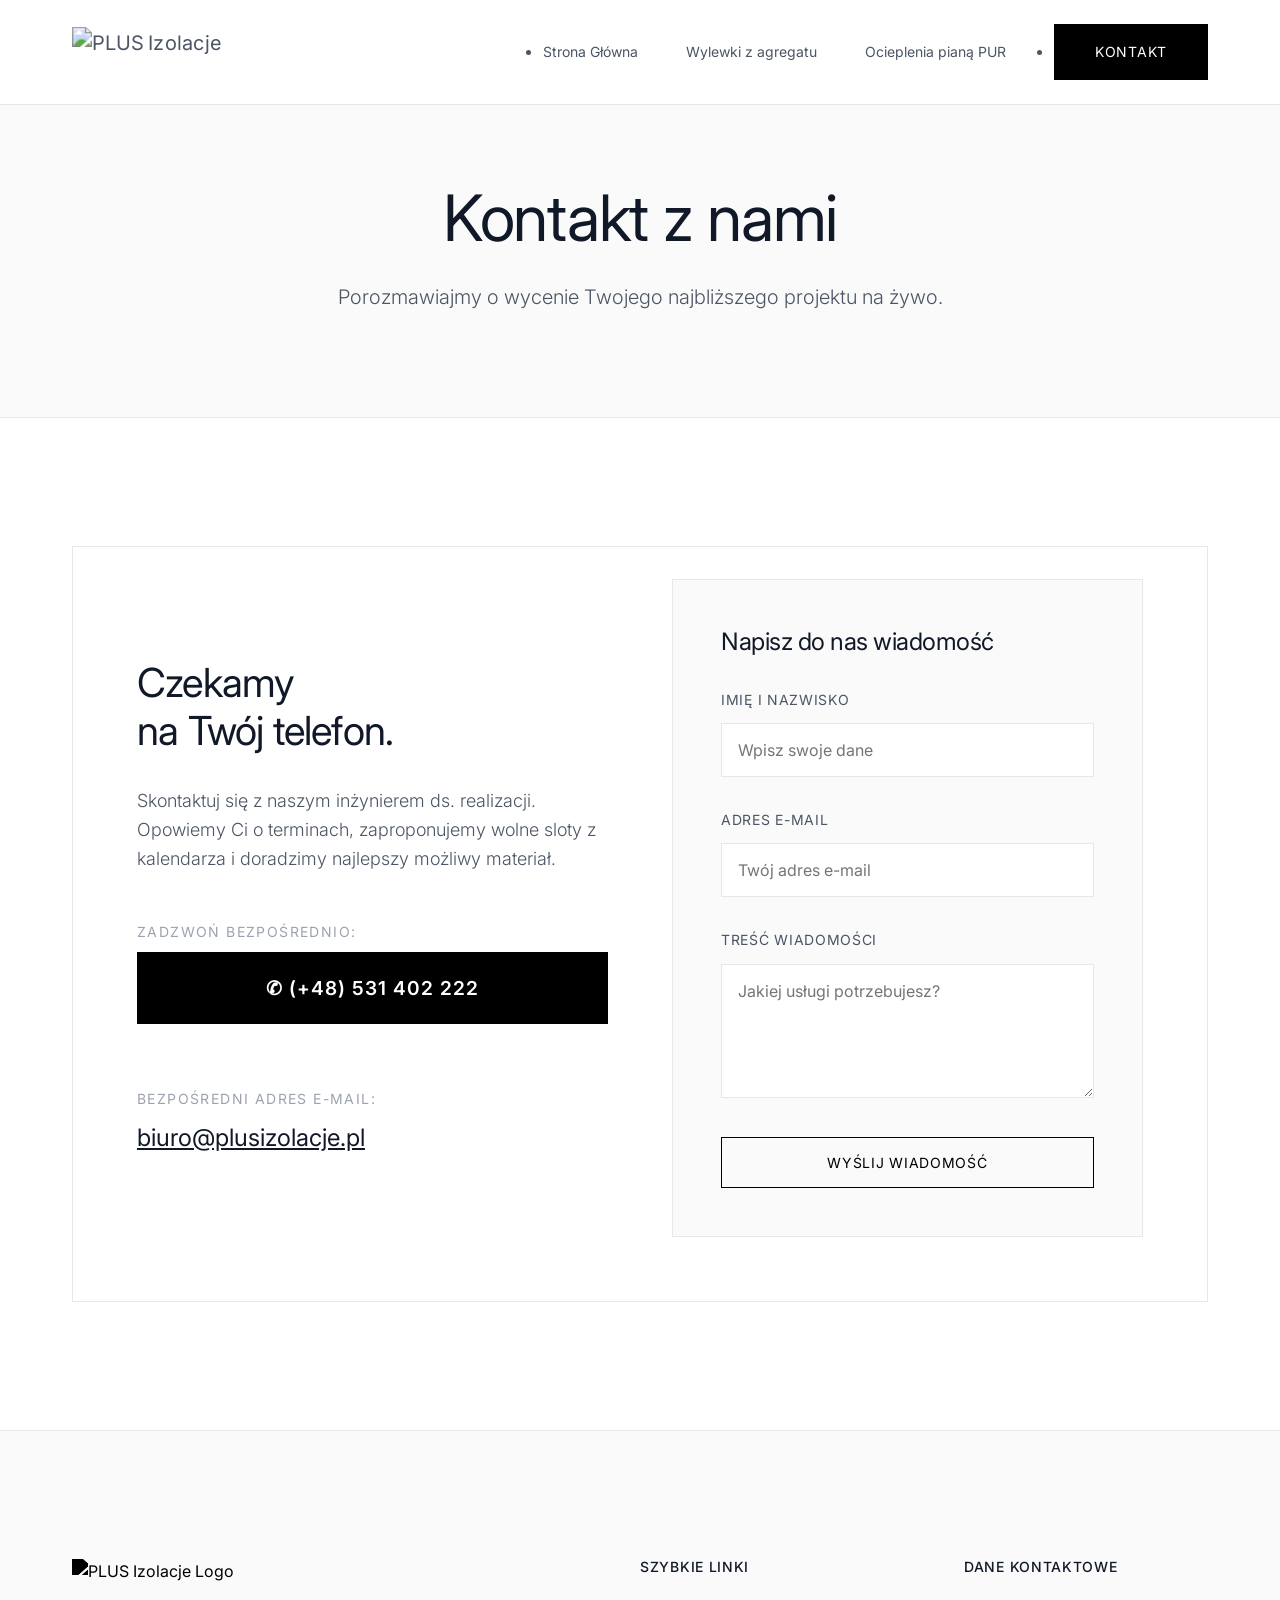
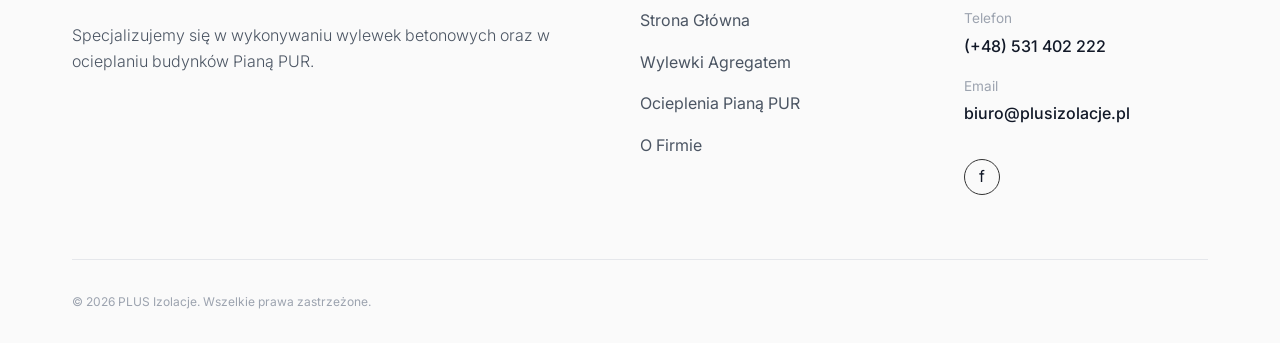
==== kontakt.html @ d9ffcdbe "Add files via upload" ====
<!DOCTYPE html>
<html lang="pl-PL" >
<head>
<meta charset="UTF-8">
<meta name="viewport" content="width=device-width, initial-scale=1.0">
<title>Kontakt - PLUS Izolacje</title>
<link rel="preload" as="style" href="https://fonts.googleapis.com/css?family=Open+Sans:100,200,300,400,500,600,700,800,900|Source+Sans+Pro:100,200,300,400,500,600,700,800,900|Poppins:100,200,300,400,500,600,700,800,900|Inter:100,200,300,400,500,600,700,800,900" >
<link rel="stylesheet" href="https://fonts.googleapis.com/css?family=Open+Sans:100,200,300,400,500,600,700,800,900|Source+Sans+Pro:100,200,300,400,500,600,700,800,900|Poppins:100,200,300,400,500,600,700,800,900|Inter:100,200,300,400,500,600,700,800,900">
<link rel="stylesheet" href="style.css">
</head>
<body>

    <!-- Lightbox Modal -->
    <div id="lightbox-modal" class="modal">
        <span class="close-modal">&times;</span>
        <a class="modal-nav modal-prev">&#10094;</a>
        <img class="modal-content" id="lightbox-img">
        <a class="modal-nav modal-next">&#10095;</a>
    </div>

    <!-- Nawigacja -->
    <nav class="navbar" id="navbar">
        <div class="container nav-container">
            <a href="./index.html" class="logo">
                <img src="https://plusizolacje.pl/wp-content/uploads/2024/05/logo3.png" alt="PLUS Izolacje">
            </a>
            
            <button class="mobile-menu-btn" id="mobile-menu-btn" aria-label="Menu">
                <span class="bar"></span>
                <span class="bar"></span>
                <span class="bar"></span>
            </button>

            <ul class="nav-links" id="nav-links">
                <li><a href="./index.html">Strona Główna</a></li>
                <li class="dropdown">
                    <a href="./wylewki.html">Wylewki z agregatu</a>
                    <div class="dropdown-menu">
                        <a href="./wylewki.html#betonowe">Wylewki maszynowe (betonowe)</a>
                        <a href="./wylewki.html#styrobeton">Wylewki styrobetonowe</a>
                        <a href="./wylewki.html#realizacje">Nasze realizacje - Wylewki</a>
                    </div>
                </li>
                <li class="dropdown">
                    <a href="./piana-pur.html">Ocieplenia pianą PUR</a>
                    <div class="dropdown-menu">
                        <a href="./piana-pur.html#otwartokomorkowa">Pianka otwartokomórkowa</a>
                        <a href="./piana-pur.html#zamknietokomorkowa">Pianka zamkniętokomórkowa</a>
                        <a href="./piana-pur.html#realizacje">Nasze realizacje - Ocieplenia</a>
                    </div>
                </li>
                <li><a href="./kontakt.html" class="btn btn-primary" style="color: white !important;">Kontakt</a></li>
            </ul>
        </div>
    </nav>

    <!-- Header -->
    <header class="page-header">
        <div class="container animate-on-scroll">
            <h1>Kontakt z nami</h1>
            <p style="font-size: 1.25rem; color: var(--color-text-main); font-weight: 300;">Porozmawiajmy o wycenie Twojego najbliższego projektu na żywo.</p>
        </div>
    </header>

    <section class="section-padding">
        <div class="container animate-on-scroll">
            
            <div class="calculator-wrapper" style="margin-top: 0; padding-top: 2rem;">
                
                <!-- Dane kontaktowe -->
                <div class="calculator-text">
                    <h2 class="section-title" style="font-size: 2.5rem; margin-bottom: 2rem;">Czekamy<br>na Twój <span>telefon</span>.</h2>
                    <p>Skontaktuj się z naszym inżynierem ds. realizacji. Opowiemy Ci o terminach, zaproponujemy wolne sloty z kalendarza i doradzimy najlepszy możliwy materiał.</p>
                    
                    <div style="margin-top: 3rem;">
                        <span style="display: block; font-size: 0.875rem; color: var(--color-text-light); text-transform: uppercase; letter-spacing: 0.1em; margin-bottom: 0.5rem;">Zadzwoń bezpośrednio:</span>
                        <!-- PRZYCISK TELEFONU Z HREF TEL -->
                        <a href="tel:+48531402222" class="btn btn-primary" style="font-size: 1.2rem; font-weight: 600; padding: 1.25rem 3rem; margin-bottom: 2rem; width: 100%; text-align: center;">&#9990; (+48) 531 402 222</a>
                    </div>

                    <div style="margin-top: 2rem;">
                        <span style="display: block; font-size: 0.875rem; color: var(--color-text-light); text-transform: uppercase; letter-spacing: 0.1em; margin-bottom: 0.5rem;">Bezpośredni Adres E-mail:</span>
                        <a href="mailto:biuro@plusizolacje.pl" style="font-size: 1.5rem; font-weight: 400; color: var(--color-heading); font-family: var(--font-heading); text-decoration: underline;">biuro@plusizolacje.pl</a>
                    </div>
                </div>
                
                <!-- Formularz Mailowy -->
                <div class="calculator-form">
                    <h3 style="font-size: 1.5rem; margin-bottom: 2rem; font-weight: 400;">Napisz do nas wiadomość</h3>
                    <form action="#" method="POST" onsubmit="event.preventDefault(); alert('Wiadomość z formularza testowego wysłana (to tylko makieta wizualna formy).');">
                        <div class="form-group">
                            <label for="name">Imię i Nazwisko</label>
                            <input type="text" id="name" class="form-control" placeholder="Wpisz swoje dane" required>
                        </div>
                        <div class="form-group">
                            <label for="email">Adres E-mail</label>
                            <input type="email" id="email" class="form-control" placeholder="Twój adres e-mail" required>
                        </div>
                        <div class="form-group">
                            <label for="message">Treść Wiadomości</label>
                            <textarea id="message" class="form-control" rows="5" placeholder="Jakiej usługi potrzebujesz?" style="resize: vertical; font-family: var(--font-body); padding: 1rem;" required></textarea>
                        </div>
                        <button type="submit" class="btn btn-outline" style="width: 100%; padding: 1rem;">Wyślij wiadomość</button>
                    </form>
                </div>

             </div>

        </div>
    </section>

    <!-- Footer -->
    <footer id="kontakt-footer" class="footer">
        <div class="container footer-grid animate-on-scroll">
            <div class="footer-brand">
                <img src="https://plusizolacje.pl/wp-content/uploads/2024/05/logo3.png" alt="PLUS Izolacje Logo" class="footer-logo">
                <p>Specjalizujemy się w wykonywaniu wylewek betonowych oraz w ocieplaniu budynków Pianą PUR.</p>
            </div>
            
            <div class="footer-links">
                <h4>Szybkie Linki</h4>
                <ul>
                    <li><a href="./index.html">Strona Główna</a></li>
                    <li><a href="./wylewki.html">Wylewki Agregatem</a></li>
                    <li><a href="./piana-pur.html">Ocieplenia Pianą PUR</a></li>
                    <li><a href="./o-nas.html">O Firmie</a></li>
                </ul>
            </div>
            
            <div class="footer-contact">
                <h4>Dane Kontaktowe</h4>
                <ul>
                    <li>
                        <span style="font-size: 0.85rem; color: #9CA3AF;">Telefon</span>
                        <a href="tel:+48531402222" style="font-weight: 500; color: #111827;">(+48) 531 402 222</a>
                    </li>
                    <li style="margin-top: 1rem;">
                        <span style="font-size: 0.85rem; color: #9CA3AF;">Email</span>
                        <a href="mailto:biuro@plusizolacje.pl" style="font-weight: 500; color: #111827;">biuro@plusizolacje.pl</a>
                    </li>
                </ul>
                <a href="https://www.facebook.com" target="_blank" class="footer-social-fb" aria-label="Facebook">
                    f
                </a>
            </div>
        </div>
        
        <div class="container">
            <div class="footer-bottom">
                &copy; 2026 PLUS Izolacje. Wszelkie prawa zastrzeżone.
            </div>
        </div>
    </footer>

    <script src="script.js"></script>
</body>
</html>
---- style.css ----
/* =========================================
   Design System - Minimalist & Light
   ========================================= */
@import url('https://fonts.googleapis.com/css2?family=Inter:wght@300;400;500;600&display=swap');

:root {
    /* Pure Minimalist Colors */
    --color-bg: #FFFFFF;
    --color-bg-light: #FAFAFA;
    --color-bg-soft: #F3F4F6;
    
    /* Accents */
    --color-primary: #000000; /* Pure black */
    --color-primary-hover: #333333;
    
    /* Text Colors */
    --color-text-main: #4B5563; /* Soft dark gray for readability */
    --color-text-light: #9CA3AF;
    --color-heading: #111827; /* Near black for headings */
    
    /* Typography */
    --font-heading: 'Inter', sans-serif;
    --font-body: 'Inter', sans-serif;

    /* Spacing & Layout */
    --container-width: 1200px;
    --spacing-sm: 1rem;
    --spacing-md: 2rem;
    --spacing-lg: 4rem;
    --spacing-xl: 8rem;

    /* Effects (Minimal, Sharp) */
    --shadow-sm: none; 
    --shadow-md: 0 4px 20px rgba(0, 0, 0, 0.03); 
    --shadow-lg: 0 10px 40px rgba(0, 0, 0, 0.05);
    
    /* Borders */
    --radius-sm: 0px; /* Sharp edges */
    --radius-md: 0px;
    --radius-lg: 0px;
    --border-subtle: 1px solid #E5E7EB;
    
    --transition: all 0.3s ease-in-out;
}

/* =========================================
   Reset & Base Styles
   ========================================= */
* {
    margin: 0;
    padding: 0;
    box-sizing: border-box;
}

html {
    scroll-behavior: smooth;
    background-color: var(--color-bg);
}

body {
    font-family: var(--font-body);
    background-color: var(--color-bg);
    color: var(--color-text-main);
    line-height: 1.6;
    overflow-x: hidden;
    -webkit-font-smoothing: antialiased;
}

h1, h2, h3, h4, h5, h6 {
    font-family: var(--font-heading);
    color: var(--color-heading);
    font-weight: 400;
    line-height: 1.2;
    letter-spacing: -0.02em;
}

p {
    margin-bottom: 1.5rem;
    font-weight: 300;
}

a {
    text-decoration: none;
    color: inherit;
    transition: var(--transition);
}

img {
    max-width: 100%;
    height: auto;
    display: block;
}

.container {
    max-width: var(--container-width);
    margin: 0 auto;
    padding: 0 var(--spacing-md);
}

.section-padding {
    padding: var(--spacing-xl) 0;
}

.bg-light {
    background-color: var(--color-bg-light);
}

.text-center {
    text-align: center;
}

/* Typography Classes */
.section-title {
    font-size: clamp(2rem, 5vw, 3rem);
    margin-bottom: var(--spacing-sm);
    color: var(--color-heading);
}

.section-subtitle {
    font-size: 0.875rem;
    color: var(--color-text-main);
    text-transform: uppercase;
    letter-spacing: 0.1em;
    margin-bottom: var(--spacing-md);
    font-weight: 500;
}

/* Buttons */
.btn {
    display: inline-flex;
    align-items: center;
    justify-content: center;
    padding: 1rem 2.5rem;
    font-family: var(--font-body);
    font-weight: 400;
    font-size: 0.875rem;
    text-transform: uppercase;
    letter-spacing: 0.05em;
    cursor: pointer;
    transition: var(--transition);
    border: 1px solid transparent;
}

.btn-primary {
    background-color: var(--color-primary);
    color: #FFFFFF;
}

.btn-primary:hover {
    background-color: #FFFFFF;
    color: var(--color-primary);
    border-color: var(--color-primary);
}

.btn-outline {
    background-color: transparent;
    border-color: var(--color-primary);
    color: var(--color-primary);
}

.btn-outline:hover {
    background-color: var(--color-bg-soft);
}

/* =========================================
   Navbar 
   ========================================= */
.navbar {
    position: fixed;
    top: 0;
    left: 0;
    width: 100%;
    z-index: 1000;
    background: rgba(255, 255, 255, 0.9);
    backdrop-filter: blur(10px);
    -webkit-backdrop-filter: blur(10px);
    border-bottom: var(--border-subtle);
    transition: var(--transition);
    padding: 1.5rem 0;
}

.navbar.scrolled {
    padding: 1rem 0;
    background: rgba(255, 255, 255, 0.98);
}

.nav-container {
    display: flex;
    justify-content: space-between;
    align-items: center;
}

.logo img {
    height: 40px;
    filter: none;
    transform: scale(1.25);
    transform-origin: left center;
    transition: var(--transition);
}

.nav-links {
    display: flex;
    align-items: center;
    gap: 3rem;
}

.nav-links a:not(.btn) {
    font-weight: 400;
    font-size: 0.875rem;
    color: var(--color-text-main);
}

.nav-links a:not(.btn):hover, .nav-links a[style*="color: var(--color-primary)"] {
    color: var(--color-heading) !important;
}

/* === DROPDOWN MENU === */
.dropdown {
    position: relative;
    display: inline-block;
}

.dropdown-menu {
    display: block;
    position: absolute;
    top: 100%;
    left: 0;
    min-width: 280px;
    background-color: var(--color-white);
    border: 1px solid #eaeaea;
    box-shadow: 0 10px 30px rgba(0,0,0,0.05);
    opacity: 0;
    visibility: hidden;
    transform: translateY(10px);
    transition: all 0.3s ease;
    z-index: 100;
    border-radius: 4px;
    padding: 0.5rem 0;
}

.dropdown:hover .dropdown-menu {
    opacity: 1;
    visibility: visible;
    transform: translateY(0);
}

.dropdown-menu a {
    display: block !important;
    padding: 0.8rem 1.5rem !important;
    color: var(--color-black) !important;
    font-size: 0.95rem !important;
    border-bottom: 1px solid #f5f5f5;
    transition: var(--transition);
}

.dropdown-menu a:last-child {
    border-bottom: none;
}

.dropdown-menu a:hover {
    background-color: #f9f9f9;
    padding-left: 2rem !important;
    color: #333 !important;
}

.mobile-menu-btn {
    display: none;
    background: none;
    border: none;
    cursor: pointer;
    flex-direction: column;
    gap: 6px;
}

.mobile-menu-btn .bar {
    width: 30px;
    height: 1px;
    background-color: var(--color-heading);
    transition: var(--transition);
}

/* =========================================
   Hero Section 
   ========================================= */
.hero {
    position: relative;
    padding-top: 180px;
    padding-bottom: 120px;
    min-height: 90vh;
    display: flex;
    align-items: center;
}

.hero-bg {
    display: none; /* Removed gradients for clean white bg */
}

.hero-content {
    display: grid;
    grid-template-columns: 1fr;
    gap: 4rem;
    text-align: center;
}

.badge {
    display: flex;
    align-items: center;
    justify-content: center;
    margin: 0 auto 2rem;
    padding: 0.5rem 1.5rem;
    background-color: transparent;
    border: 1px solid var(--border-subtle);
    color: var(--color-text-main);
    font-size: 0.75rem;
    text-transform: uppercase;
    letter-spacing: 0.1em;
    width: fit-content;
}

.hero-text h1 {
    font-size: clamp(3rem, 8vw, 5rem);
    margin-bottom: 2rem;
    max-width: 900px;
    margin-left: auto;
    margin-right: auto;
    font-weight: 400;
    text-shadow: none;
}

.hero-text h1 span {
    color: var(--color-text-light);
    font-style: normal;
}

.hero-text p {
    font-size: 1.25rem;
    color: var(--color-text-main);
    margin-bottom: 3rem;
    max-width: 600px;
    margin-left: auto;
    margin-right: auto;
    font-weight: 300;
}

.hero-buttons {
    display: flex;
    gap: 1rem;
    justify-content: center;
    flex-wrap: wrap;
}

.hero-stats {
    display: flex;
    gap: 4rem;
    justify-content: center;
    margin-top: 2rem;
}

.stat-box {
    text-align: center;
    background: none;
    box-shadow: none;
    border: none;
    padding: 0;
}

.stat-box::before {
    display: none;
}

.stat-box h3 {
    font-size: 3.5rem;
    font-weight: 300;
    color: var(--color-heading);
    margin-bottom: 0.25rem;
}

.stat-box h3 span {
    color: var(--color-text-main);
}

.stat-box p {
    font-size: 0.75rem;
    text-transform: uppercase;
    letter-spacing: 0.1em;
    color: var(--color-text-light);
    margin-bottom: 0;
}

/* =========================================
   About Section
   ========================================= */
.about-container {
    display: grid;
    grid-template-columns: 1fr 1fr;
    gap: 5rem;
    align-items: center;
}

.about-image {
    padding: 0;
}

.about-image::before {
    display: none;
}

.about-image img {
    filter: grayscale(100%);
    opacity: 0.9;
    transition: var(--transition);
    box-shadow: none;
}

.about-image:hover img {
    opacity: 1;
}

.about-text .highlight-quote {
    font-family: var(--font-body);
    font-size: 1.25rem;
    color: var(--color-heading);
    padding-left: 1.5rem;
    border-left: 1px solid var(--color-heading);
    margin-top: 2rem;
    line-height: 1.6;
    font-weight: 400;
    font-style: normal;
}

/* =========================================
   Services Section 
   ========================================= */
.services-grid {
    display: grid;
    grid-template-columns: repeat(auto-fit, minmax(320px, 1fr));
    gap: 2rem;
    margin-top: 4rem;
}

.service-card {
    background: var(--color-bg);
    border: var(--border-subtle);
    overflow: hidden;
    transition: var(--transition);
    display: flex;
    flex-direction: column;
}

.service-card:hover {
    border-color: var(--color-primary);
    transform: translateY(-5px);
    box-shadow: var(--shadow-lg);
}

.service-img {
    height: 240px;
    width: 100%;
    object-fit: cover;
    transition: var(--transition);
}

.service-card:hover .service-img {
    filter: grayscale(0%) opacity(1);
}

.service-content {
    padding: 2.5rem;
    flex-grow: 1;
    display: flex;
    flex-direction: column;
}

.service-card h3 {
    font-size: 1.5rem;
    margin-bottom: 1rem;
    font-weight: 400;
}

.service-link {
    display: inline-flex;
    align-items: center;
    margin-top: auto;
    padding-top: 2rem;
    font-size: 0.875rem;
    text-transform: uppercase;
    letter-spacing: 0.05em;
    color: var(--color-text-main);
    font-weight: 400;
}

.service-link::after {
    content: '→';
    margin-left: 0.5rem;
    transition: var(--transition);
}

.service-link:hover {
    color: var(--color-heading);
}

.service-link:hover::after {
    transform: translateX(5px);
}

/* =========================================
   Calculator Section
   ========================================= */
.calculator-wrapper {
    background: var(--color-bg);
    border: var(--border-subtle);
    padding: 4rem;
    display: grid;
    grid-template-columns: 1fr 1fr;
    gap: 4rem;
    align-items: center;
    box-shadow: none;
}

.calculator-text {
    padding-right: 0;
}

.calculator-text p {
    font-size: 1.125rem;
    color: var(--color-text-main);
}

.calculator-form {
    background: var(--color-bg-light);
    padding: 3rem;
    border: var(--border-subtle);
}

.form-group {
    margin-bottom: 2rem;
}

.form-group label {
    display: flex;
    justify-content: space-between;
    margin-bottom: 0.75rem;
    font-size: 0.875rem;
    color: var(--color-text-main);
    text-transform: uppercase;
    letter-spacing: 0.05em;
}

.form-control {
    width: 100%;
    padding: 1rem;
    background: var(--color-bg);
    border: var(--border-subtle);
    color: var(--color-heading);
    font-family: var(--font-body);
    font-size: 1rem;
    outline: none;
    transition: var(--transition);
}

.form-control:focus {
    border-color: var(--color-primary);
}

.form-control option {
    background: var(--color-bg);
}

.range-slider {
    width: 100%;
    accent-color: var(--color-primary);
    margin-top: 0.5rem;
    height: 1px;
}

.calculator-result {
    margin-top: 3rem;
    padding-top: 2rem;
    border-top: var(--border-subtle);
}

.result-label {
    display: block;
    font-size: 0.875rem;
    color: var(--color-text-main);
    margin-bottom: 0.5rem;
    text-transform: none;
    letter-spacing: normal;
}

.result-value {
    font-size: 2.5rem;
    color: var(--color-heading);
    font-weight: 300;
    font-family: var(--font-heading);
}

.calc-note {
    font-size: 0.75rem !important;
    margin-top: 1rem;
    color: var(--color-text-light) !important;
}

/* =========================================
   Rich Content Pages
   ========================================= */
.page-header {
    padding: 180px 0 80px;
    background: var(--color-bg-light);
    border-bottom: var(--border-subtle);
    text-align: center;
}

.page-header::before {
    display: none;
}

.page-header h1 {
    font-size: clamp(2.5rem, 5vw, 4rem);
    margin-bottom: 1.5rem;
    font-weight: 400;
}

.rich-content {
    max-width: 700px;
    margin: 0 auto;
    font-size: 1.125rem;
    color: var(--color-text-main);
}

.rich-content h2 {
    font-size: 2rem;
    margin: 4rem 0 1.5rem;
    color: var(--color-heading);
    font-weight: 400;
}

.rich-content h3 {
    font-size: 1.5rem;
    margin: 3rem 0 1rem;
    color: var(--color-heading);
    font-weight: 400;
}

.rich-content ul {
    list-style: none;
    margin: 2rem 0;
}

.rich-content ul li {
    position: relative;
    padding-left: 1.5rem;
    margin-bottom: 1rem;
}

.rich-content ul li::before {
    content: '';
    position: absolute;
    left: 0;
    top: 0.6rem;
    width: 8px;
    height: 1px;
    background-color: var(--color-text-light);
}

.feature-grid {
    display: grid;
    grid-template-columns: 1fr 1fr;
    gap: 2rem;
    margin: 3rem 0;
}

.feature-box {
    background: none;
    padding: 2.5rem;
    border: var(--border-subtle);
    text-align: center;
}

.feature-box h4 {
    font-size: 0.75rem;
    text-transform: uppercase;
    letter-spacing: 0.1em;
    margin-bottom: 1rem;
    color: var(--color-text-main);
    font-family: var(--font-body);
}

.feature-box p {
    font-size: 2.5rem;
    font-weight: 300;
    color: var(--color-heading);
    margin-bottom: 0;
    font-family: var(--font-heading);
}

/* =========================================
   Footer
   ========================================= */
.footer {
    background-color: var(--color-bg-light);
    border-top: var(--border-subtle);
    padding-top: var(--spacing-xl);
}

.footer-grid {
    display: grid;
    grid-template-columns: 2fr 1fr 1fr;
    gap: 5rem;
    margin-bottom: 4rem;
}

.footer-logo {
    height: 40px;
    margin-bottom: 1.5rem;
    filter: grayscale(100%) brightness(0);
}

.footer h4 {
    font-size: 0.875rem;
    text-transform: uppercase;
    letter-spacing: 0.05em;
    color: var(--color-heading);
    margin-bottom: 2rem;
    font-weight: 500;
    font-family: var(--font-body);
}

.footer ul {
    list-style: none;
}

.footer ul li {
    margin-bottom: 1rem;
}

.footer-links a {
    color: var(--color-text-main);
}

.footer-links a:hover {
    color: var(--color-heading);
}

.footer-contact li {
    display: flex;
    flex-direction: column;
    gap: 0.25rem;
}

.footer-contact .icon {
    display: none;
}

.footer-bottom {
    border-top: var(--border-subtle);
    padding: 2rem 0;
    text-align: left;
    font-size: 0.75rem;
    color: var(--color-text-light);
    text-transform: none;
    letter-spacing: normal;
}

.footer-social-fb {
    display: inline-flex;
    align-items: center;
    justify-content: center;
    width: 36px;
    height: 36px;
    border: 1px solid #333;
    border-radius: 50%;
    color: var(--color-heading);
    text-decoration: none;
    transition: var(--transition);
    margin-top: 1rem;
}

.footer-social-fb:hover {
    background: var(--color-primary);
    color: var(--color-white);
    border-color: var(--color-primary);
}

/* =========================================
   Animations
   ========================================= */
.animate-on-scroll {
    opacity: 0;
    transform: translateY(20px);
    transition: opacity 0.8s ease-out, transform 0.8s ease-out;
}

.animate-on-scroll.is-visible {
    opacity: 1;
    transform: translateY(0);
}

/* =========================================
   Galeria i Lightbox Modal
   ========================================= */
.gallery-grid {
    display: grid;
    grid-template-columns: repeat(4, 1fr);
    gap: 1.5rem;
    margin-top: 3rem;
}

.gallery-item {
    position: relative;
    overflow: hidden;
    border-radius: 8px;
    aspect-ratio: 4/3;
    background: #f5f5f5;
    cursor: pointer;
}

.gallery-item img {
    width: 100%;
    height: 100%;
    object-fit: cover;
    transition: transform 0.5s ease;
}

.gallery-item:hover img {
    transform: scale(1.05);
}

/* Modal Lightbox */
.modal {
    display: none; 
    position: fixed; 
    z-index: 9999; 
    left: 0;
    top: 0;
    width: 100%; 
    height: 100%; 
    background-color: rgba(0, 0, 0, 0.92); 
    align-items: center;
    justify-content: center;
    opacity: 0;
    transition: opacity 0.3s ease;
}

.modal.show {
    display: flex;
    opacity: 1;
}

.modal-content {
    max-width: 90%;
    max-height: 85vh;
    object-fit: contain;
    border-radius: 4px;
    box-shadow: 0 5px 30px rgba(0,0,0,0.5);
    user-select: none;
}

.close-modal {
    position: absolute;
    top: 20px;
    right: 35px;
    color: #fff;
    font-size: 40px;
    font-weight: 300;
    cursor: pointer;
    transition: 0.3s;
    z-index: 10000;
}

.close-modal:hover {
    color: #ccc;
    text-decoration: none;
}

.modal-nav {
    cursor: pointer;
    position: absolute;
    top: 50%;
    width: auto;
    padding: 20px;
    margin-top: -30px;
    color: #fff;
    font-weight: 300;
    font-size: 40px;
    transition: 0.3s ease;
    user-select: none;
    background: rgba(0,0,0,0.1);
    border-radius: 4px;
    text-decoration: none;
}

.modal-nav:hover {
    background-color: rgba(255,255,255,0.1);
    color: white;
}

.modal-prev { left: 20px; }
.modal-next { right: 20px; }

/* =========================================
   Responsive Design
   ========================================= */
@media (max-width: 992px) {
    .about-container, 
    .calculator-wrapper,
    .footer-grid {
        grid-template-columns: 1fr;
        gap: 3rem;
    }
    
    .calculator-wrapper {
        padding: 3rem 2rem;
    }

    .hero-stats {
        gap: 2rem;
    }
}

@media (max-width: 768px) {
    .container {
        padding: 0 1rem;
    }

    .nav-links {
        display: none;
        position: absolute;
        top: 100%;
        left: 0;
        width: 100%;
        background: var(--color-bg);
        border-bottom: var(--border-subtle);
        flex-direction: column;
        padding: 1.5rem;
        box-shadow: var(--shadow-md);
    }

    .nav-links.active {
        display: flex;
    }

    .mobile-menu-btn {
        display: flex;
    }

    .hero {
        padding-top: 120px;
        padding-bottom: 60px;
        min-height: auto;
    }

    .hero-text h1 {
        font-size: 2.25rem;
    }

    .hero-text p {
        font-size: 1rem;
    }
    
    .hero-stats {
        flex-direction: column;
        gap: 1.5rem;
    }

    .stat-box h3 {
        font-size: 2.5rem;
    }

    .calculator-wrapper {
        padding: 1.5rem 1rem;
        gap: 2rem;
        display: flex;
        flex-direction: column;
    }

    .calculator-form {
        padding: 1.5rem 1rem;
        width: 100%;
    }

    .result-value {
        font-size: 2rem;
    }

    .services-grid {
        grid-template-columns: 1fr;
        gap: 2rem;
    }

    .service-img {
        height: auto;
        aspect-ratio: 16/9; /* Wymuszona odpowiednia wysokość i szerokość zdjęcia na telefonie */
    }

    .service-content {
        padding: 1.5rem;
    }

    .page-header {
        padding: 140px 0 60px;
    }

    .page-header h1 {
        font-size: 2rem;
    }

    .rich-content h2 {
        font-size: 1.5rem;
        margin: 2.5rem 0 1rem;
    }

    .gallery-grid {
        grid-template-columns: repeat(2, 1fr);
        gap: 1rem;
    }
    
    .dropdown {
        width: 100%;
    }
    
    .dropdown-menu {
        position: relative;
        box-shadow: none;
        border: none;
        background: transparent;
        padding-left: 1rem;
        transform: translateY(0);
        opacity: 1;
        visibility: visible;
        display: none; /* schowane domyslnie w mobile */
    }

    .dropdown:hover .dropdown-menu {
        display: block; /* pokazane po hover/click w mobile */
    }
    
    .dropdown-menu a {
        padding: 0.8rem 0 !important;
        font-size: 0.95rem !important;
        border-bottom: 1px solid #f0f0f0;
    }
}
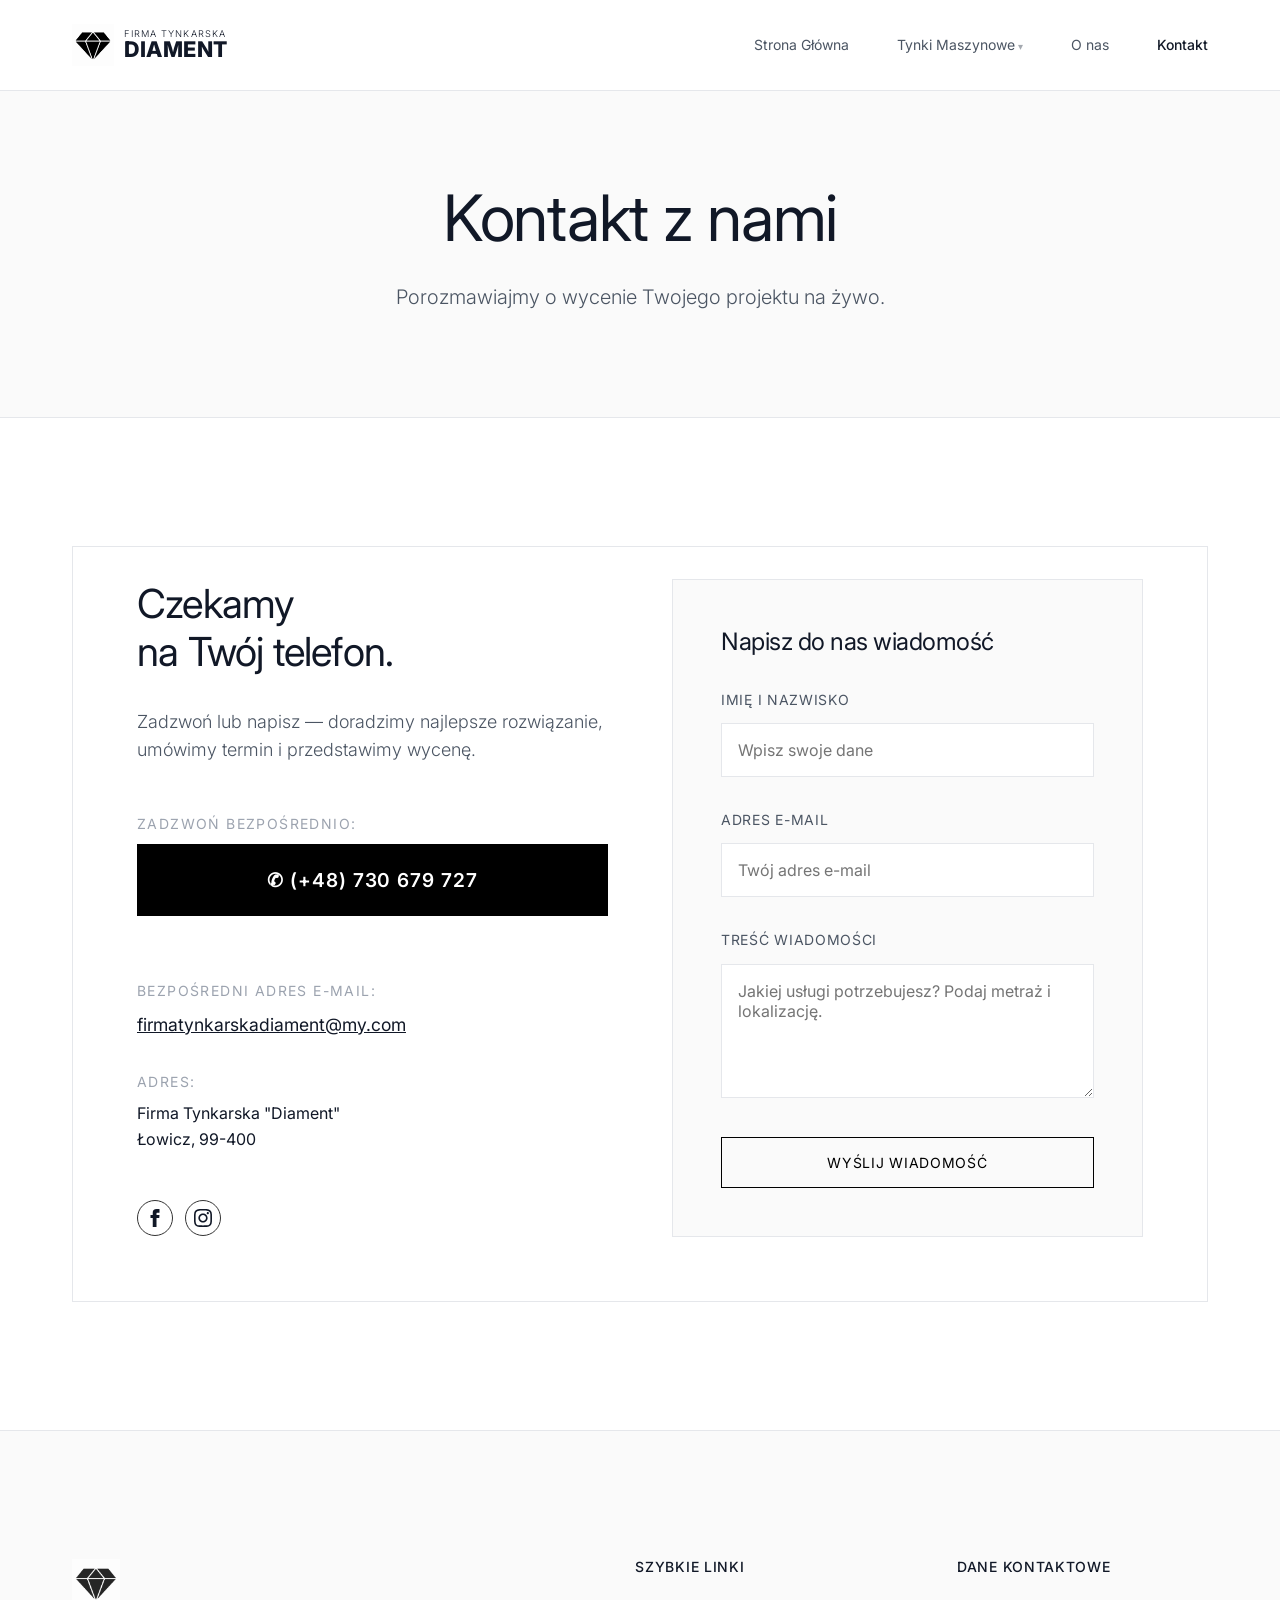
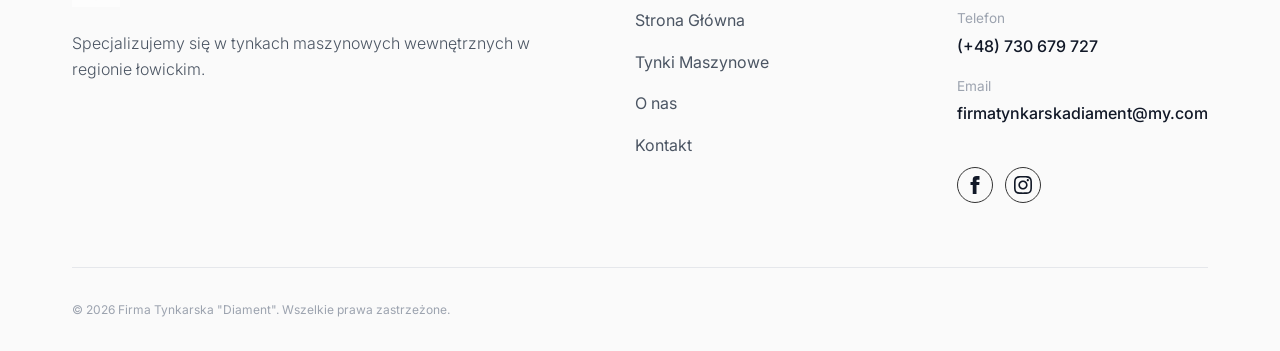
==== commit 3eae5f3a: "Rebrand: Firma Tynkarska Diament — pełna przebudowa strony - Nowe logo, napis, kolory i treść dla Di" ====
--- a/kontakt.html
+++ b/kontakt.html
@@ -1,12 +1,13 @@
 <!DOCTYPE html>
-<html lang="pl-PL" >
+<html lang="pl-PL">
 <head>
-<meta charset="UTF-8">
-<meta name="viewport" content="width=device-width, initial-scale=1.0">
-<title>Kontakt - PLUS Izolacje</title>
-<link rel="preload" as="style" href="https://fonts.googleapis.com/css?family=Open+Sans:100,200,300,400,500,600,700,800,900|Source+Sans+Pro:100,200,300,400,500,600,700,800,900|Poppins:100,200,300,400,500,600,700,800,900|Inter:100,200,300,400,500,600,700,800,900" >
-<link rel="stylesheet" href="https://fonts.googleapis.com/css?family=Open+Sans:100,200,300,400,500,600,700,800,900|Source+Sans+Pro:100,200,300,400,500,600,700,800,900|Poppins:100,200,300,400,500,600,700,800,900|Inter:100,200,300,400,500,600,700,800,900">
-<link rel="stylesheet" href="style.css">
+    <meta charset="UTF-8">
+    <meta name="viewport" content="width=device-width, initial-scale=1.0">
+    <title>Kontakt - Firma Tynkarska "Diament" Łowicz</title>
+    <link rel="preconnect" href="https://fonts.googleapis.com">
+    <link rel="preconnect" href="https://fonts.gstatic.com" crossorigin>
+    <link href="https://fonts.googleapis.com/css2?family=Inter:wght@300;400;500;600;700;800&display=swap" rel="stylesheet">
+    <link rel="stylesheet" href="style.css">
 </head>
 <body>
 
@@ -18,76 +19,84 @@
         <a class="modal-nav modal-next">&#10095;</a>
     </div>
 
-    <!-- Nawigacja -->
-    <nav class="navbar" id="navbar">
+    <!-- Navbar -->
+    <header class="navbar">
         <div class="container nav-container">
             <a href="./index.html" class="logo">
-                <img src="https://plusizolacje.pl/wp-content/uploads/2024/05/logo3.png" alt="PLUS Izolacje">
+                <img src="./images/logo.png" alt='Firma Tynkarska "Diament"'>
+                <div class="logo-brand">
+                    <span class="logo-brand-top">Firma Tynkarska</span>
+                    <span class="logo-brand-bottom">Diament</span>
+                </div>
             </a>
-            
-            <button class="mobile-menu-btn" id="mobile-menu-btn" aria-label="Menu">
+            <button class="mobile-menu-btn" aria-label="Otwórz menu">
                 <span class="bar"></span>
                 <span class="bar"></span>
                 <span class="bar"></span>
             </button>
+            <nav class="nav-links">
+                <a href="./index.html">Strona Główna</a>
+                <div class="dropdown">
+                    <a href="./tynki.html">Tynki Maszynowe</a>
+                    <div class="dropdown-menu">
+                        <a href="./tynki.html#tynk-gipsowo-wapienny">Tynk gipsowo-wapienny</a>
+                        <a href="./tynki.html#tynk-gipsowy-twardy">Tynk gipsowy twardy</a>
+                        <a href="./tynki.html#tynk-gipsowy-lekki">Tynk gipsowy lekki</a>
+                        <a href="./tynki.html#tynk-cementowo-wapienny">Tynk cementowo-wapienny</a>
+                    </div>
+                </div>
+                <a href="./o-nas.html">O nas</a>
+                <a href="./kontakt.html" style="color: var(--color-primary); font-weight: 500;">Kontakt</a>
+            </nav>
+        </div>
+    </header>
 
-            <ul class="nav-links" id="nav-links">
-                <li><a href="./index.html">Strona Główna</a></li>
-                <li class="dropdown">
-                    <a href="./wylewki.html">Wylewki z agregatu</a>
-                    <div class="dropdown-menu">
-                        <a href="./wylewki.html#betonowe">Wylewki maszynowe (betonowe)</a>
-                        <a href="./wylewki.html#styrobeton">Wylewki styrobetonowe</a>
-                        <a href="./wylewki.html#realizacje">Nasze realizacje - Wylewki</a>
-                    </div>
-                </li>
-                <li class="dropdown">
-                    <a href="./piana-pur.html">Ocieplenia pianą PUR</a>
-                    <div class="dropdown-menu">
-                        <a href="./piana-pur.html#otwartokomorkowa">Pianka otwartokomórkowa</a>
-                        <a href="./piana-pur.html#zamknietokomorkowa">Pianka zamkniętokomórkowa</a>
-                        <a href="./piana-pur.html#realizacje">Nasze realizacje - Ocieplenia</a>
-                    </div>
-                </li>
-                <li><a href="./kontakt.html" class="btn btn-primary" style="color: white !important;">Kontakt</a></li>
-            </ul>
-        </div>
-    </nav>
-
-    <!-- Header -->
+    <!-- Page Header -->
     <header class="page-header">
         <div class="container animate-on-scroll">
             <h1>Kontakt z nami</h1>
-            <p style="font-size: 1.25rem; color: var(--color-text-main); font-weight: 300;">Porozmawiajmy o wycenie Twojego najbliższego projektu na żywo.</p>
+            <p style="font-size: 1.25rem; color: var(--color-text-main); font-weight: 300;">Porozmawiajmy o wycenie Twojego projektu na żywo.</p>
         </div>
     </header>
 
     <section class="section-padding">
         <div class="container animate-on-scroll">
-            
             <div class="calculator-wrapper" style="margin-top: 0; padding-top: 2rem;">
-                
+
                 <!-- Dane kontaktowe -->
                 <div class="calculator-text">
                     <h2 class="section-title" style="font-size: 2.5rem; margin-bottom: 2rem;">Czekamy<br>na Twój <span>telefon</span>.</h2>
-                    <p>Skontaktuj się z naszym inżynierem ds. realizacji. Opowiemy Ci o terminach, zaproponujemy wolne sloty z kalendarza i doradzimy najlepszy możliwy materiał.</p>
-                    
+                    <p>Zadzwoń lub napisz — doradzimy najlepsze rozwiązanie, umówimy termin i przedstawimy wycenę.</p>
+
                     <div style="margin-top: 3rem;">
                         <span style="display: block; font-size: 0.875rem; color: var(--color-text-light); text-transform: uppercase; letter-spacing: 0.1em; margin-bottom: 0.5rem;">Zadzwoń bezpośrednio:</span>
-                        <!-- PRZYCISK TELEFONU Z HREF TEL -->
-                        <a href="tel:+48531402222" class="btn btn-primary" style="font-size: 1.2rem; font-weight: 600; padding: 1.25rem 3rem; margin-bottom: 2rem; width: 100%; text-align: center;">&#9990; (+48) 531 402 222</a>
+                        <a href="tel:+48730679727" class="btn btn-primary" style="font-size: 1.2rem; font-weight: 600; padding: 1.25rem 3rem; margin-bottom: 2rem; width: 100%; text-align: center;">&#9990; (+48) 730 679 727</a>
                     </div>
 
                     <div style="margin-top: 2rem;">
                         <span style="display: block; font-size: 0.875rem; color: var(--color-text-light); text-transform: uppercase; letter-spacing: 0.1em; margin-bottom: 0.5rem;">Bezpośredni Adres E-mail:</span>
-                        <a href="mailto:biuro@plusizolacje.pl" style="font-size: 1.5rem; font-weight: 400; color: var(--color-heading); font-family: var(--font-heading); text-decoration: underline;">biuro@plusizolacje.pl</a>
+                        <a href="mailto:firmatynkarskadiament@my.com" style="font-size: 1.1rem; font-weight: 400; color: var(--color-heading); font-family: var(--font-heading); text-decoration: underline;">firmatynkarskadiament@my.com</a>
+                    </div>
+
+                    <div style="margin-top: 2rem;">
+                        <span style="display: block; font-size: 0.875rem; color: var(--color-text-light); text-transform: uppercase; letter-spacing: 0.1em; margin-bottom: 0.5rem;">Adres:</span>
+                        <address style="font-style: normal; color: var(--color-heading);">Firma Tynkarska "Diament"<br>Łowicz, 99-400</address>
+                    </div>
+
+                    <div style="margin-top: 2rem; display: flex; gap: 0.75rem;">
+                        <a href="https://www.facebook.com/Diament-firma-tynkarska" target="_blank" class="footer-social-fb" aria-label="Facebook Diament">
+                            <svg width="18" height="18" fill="currentColor" viewBox="0 0 24 24"><path d="M9 8h-3v4h3v12h5v-12h3.642l.358-4h-4v-1.667c0-.955.192-1.333 1.115-1.333h2.885v-5h-3.808c-3.596 0-5.192 1.583-5.192 4.615v3.385z"/></svg>
+                        </a>
+                        <a href="https://www.instagram.com/firma.tynkarska.diament" target="_blank" class="footer-social-fb" aria-label="Instagram Diament">
+                            <svg width="18" height="18" fill="currentColor" viewBox="0 0 24 24"><path d="M12 2.163c3.204 0 3.584.012 4.85.07 3.252.148 4.771 1.691 4.919 4.919.058 1.265.069 1.645.069 4.849 0 3.205-.012 3.584-.069 4.849-.149 3.225-1.664 4.771-4.919 4.919-1.266.058-1.644.07-4.85.07-3.204 0-3.584-.012-4.849-.07-3.26-.149-4.771-1.699-4.919-4.92-.058-1.265-.07-1.644-.07-4.849 0-3.204.013-3.583.07-4.849.149-3.227 1.664-4.771 4.919-4.919 1.266-.057 1.645-.069 4.849-.069zm0-2.163c-3.259 0-3.667.014-4.947.072-4.358.2-6.78 2.618-6.98 6.98-.059 1.281-.073 1.689-.073 4.948 0 3.259.014 3.668.072 4.948.2 4.358 2.618 6.78 6.98 6.98 1.281.058 1.689.072 4.948.072 3.259 0 3.668-.014 4.948-.072 4.354-.2 6.782-2.618 6.979-6.98.059-1.28.073-1.689.073-4.948 0-3.259-.014-3.667-.072-4.947-.196-4.354-2.617-6.78-6.979-6.98-1.281-.059-1.69-.073-4.949-.073zm0 5.838c-3.403 0-6.162 2.759-6.162 6.162s2.759 6.163 6.162 6.163 6.162-2.759 6.162-6.163c0-3.403-2.759-6.162-6.162-6.162zm0 10.162c-2.209 0-4-1.79-4-4 0-2.209 1.791-4 4-4s4 1.791 4 4c0 2.21-1.791 4-4 4zm6.406-11.845c-.796 0-1.441.645-1.441 1.44s.645 1.44 1.441 1.44c.795 0 1.439-.645 1.439-1.44s-.644-1.44-1.439-1.44z"/></svg>
+                        </a>
                     </div>
                 </div>
-                
-                <!-- Formularz Mailowy -->
+
+                <!-- Formularz -->
                 <div class="calculator-form">
                     <h3 style="font-size: 1.5rem; margin-bottom: 2rem; font-weight: 400;">Napisz do nas wiadomość</h3>
-                    <form action="#" method="POST" onsubmit="event.preventDefault(); alert('Wiadomość z formularza testowego wysłana (to tylko makieta wizualna formy).');">
+                    <form action="#" method="POST" onsubmit="event.preventDefault(); alert('Wiadomość wysłana. Odezwiemy się wkrótce!');">
                         <div class="form-group">
                             <label for="name">Imię i Nazwisko</label>
                             <input type="text" id="name" class="form-control" placeholder="Wpisz swoje dane" required>
@@ -98,14 +107,13 @@
                         </div>
                         <div class="form-group">
                             <label for="message">Treść Wiadomości</label>
-                            <textarea id="message" class="form-control" rows="5" placeholder="Jakiej usługi potrzebujesz?" style="resize: vertical; font-family: var(--font-body); padding: 1rem;" required></textarea>
+                            <textarea id="message" class="form-control" rows="5" placeholder="Jakiej usługi potrzebujesz? Podaj metraż i lokalizację." style="resize: vertical; font-family: var(--font-body); padding: 1rem;" required></textarea>
                         </div>
                         <button type="submit" class="btn btn-outline" style="width: 100%; padding: 1rem;">Wyślij wiadomość</button>
                     </form>
                 </div>
 
-             </div>
-
+            </div>
         </div>
     </section>
 
@@ -113,41 +121,43 @@
     <footer id="kontakt-footer" class="footer">
         <div class="container footer-grid animate-on-scroll">
             <div class="footer-brand">
-                <img src="https://plusizolacje.pl/wp-content/uploads/2024/05/logo3.png" alt="PLUS Izolacje Logo" class="footer-logo">
-                <p>Specjalizujemy się w wykonywaniu wylewek betonowych oraz w ocieplaniu budynków Pianą PUR.</p>
+                <img src="./images/logo.png" alt='Firma Tynkarska "Diament"' class="footer-logo">
+                <p>Specjalizujemy się w tynkach maszynowych wewnętrznych w regionie łowickim.</p>
             </div>
-            
             <div class="footer-links">
                 <h4>Szybkie Linki</h4>
                 <ul>
                     <li><a href="./index.html">Strona Główna</a></li>
-                    <li><a href="./wylewki.html">Wylewki Agregatem</a></li>
-                    <li><a href="./piana-pur.html">Ocieplenia Pianą PUR</a></li>
-                    <li><a href="./o-nas.html">O Firmie</a></li>
+                    <li><a href="./tynki.html">Tynki Maszynowe</a></li>
+                    <li><a href="./o-nas.html">O nas</a></li>
+                    <li><a href="./kontakt.html">Kontakt</a></li>
                 </ul>
             </div>
-            
             <div class="footer-contact">
                 <h4>Dane Kontaktowe</h4>
                 <ul>
                     <li>
                         <span style="font-size: 0.85rem; color: #9CA3AF;">Telefon</span>
-                        <a href="tel:+48531402222" style="font-weight: 500; color: #111827;">(+48) 531 402 222</a>
+                        <a href="tel:+48730679727" style="font-weight: 500; color: #111827;">(+48) 730 679 727</a>
                     </li>
                     <li style="margin-top: 1rem;">
                         <span style="font-size: 0.85rem; color: #9CA3AF;">Email</span>
-                        <a href="mailto:biuro@plusizolacje.pl" style="font-weight: 500; color: #111827;">biuro@plusizolacje.pl</a>
+                        <a href="mailto:firmatynkarskadiament@my.com" style="font-weight: 500; color: #111827;">firmatynkarskadiament@my.com</a>
                     </li>
                 </ul>
-                <a href="https://www.facebook.com" target="_blank" class="footer-social-fb" aria-label="Facebook">
-                    f
-                </a>
+                <div style="display: flex; gap: 0.75rem; margin-top: 1.5rem;">
+                    <a href="https://www.facebook.com/Diament-firma-tynkarska" target="_blank" class="footer-social-fb" aria-label="Facebook Diament">
+                        <svg width="18" height="18" fill="currentColor" viewBox="0 0 24 24"><path d="M9 8h-3v4h3v12h5v-12h3.642l.358-4h-4v-1.667c0-.955.192-1.333 1.115-1.333h2.885v-5h-3.808c-3.596 0-5.192 1.583-5.192 4.615v3.385z"/></svg>
+                    </a>
+                    <a href="https://www.instagram.com/firma.tynkarska.diament" target="_blank" class="footer-social-fb" aria-label="Instagram Diament">
+                        <svg width="18" height="18" fill="currentColor" viewBox="0 0 24 24"><path d="M12 2.163c3.204 0 3.584.012 4.85.07 3.252.148 4.771 1.691 4.919 4.919.058 1.265.069 1.645.069 4.849 0 3.205-.012 3.584-.069 4.849-.149 3.225-1.664 4.771-4.919 4.919-1.266.058-1.644.07-4.85.07-3.204 0-3.584-.012-4.849-.07-3.26-.149-4.771-1.699-4.919-4.92-.058-1.265-.07-1.644-.07-4.849 0-3.204.013-3.583.07-4.849.149-3.227 1.664-4.771 4.919-4.919 1.266-.057 1.645-.069 4.849-.069zm0-2.163c-3.259 0-3.667.014-4.947.072-4.358.2-6.78 2.618-6.98 6.98-.059 1.281-.073 1.689-.073 4.948 0 3.259.014 3.668.072 4.948.2 4.358 2.618 6.78 6.98 6.98 1.281.058 1.689.072 4.948.072 3.259 0 3.668-.014 4.948-.072 4.354-.2 6.782-2.618 6.979-6.98.059-1.28.073-1.689.073-4.948 0-3.259-.014-3.667-.072-4.947-.196-4.354-2.617-6.78-6.979-6.98-1.281-.059-1.69-.073-4.949-.073zm0 5.838c-3.403 0-6.162 2.759-6.162 6.162s2.759 6.163 6.162 6.163 6.162-2.759 6.162-6.163c0-3.403-2.759-6.162-6.162-6.162zm0 10.162c-2.209 0-4-1.79-4-4 0-2.209 1.791-4 4-4s4 1.791 4 4c0 2.21-1.791 4-4 4zm6.406-11.845c-.796 0-1.441.645-1.441 1.44s.645 1.44 1.441 1.44c.795 0 1.439-.645 1.439-1.44s-.644-1.44-1.439-1.44z"/></svg>
+                    </a>
+                </div>
             </div>
         </div>
-        
         <div class="container">
             <div class="footer-bottom">
-                &copy; 2026 PLUS Izolacje. Wszelkie prawa zastrzeżone.
+                &copy; 2026 Firma Tynkarska "Diament". Wszelkie prawa zastrzeżone.
             </div>
         </div>
     </footer>
--- a/style.css
+++ b/style.css
@@ -190,12 +190,89 @@
     align-items: center;
 }
 
+.logo {
+    display: flex;
+    align-items: center;
+    gap: 0.65rem;
+    text-decoration: none;
+}
+
 .logo img {
-    height: 40px;
-    filter: none;
-    transform: scale(1.25);
-    transform-origin: left center;
-    transition: var(--transition);
+    height: 42px;
+    width: auto;
+    display: block;
+    flex-shrink: 0;
+    transition: opacity 0.3s ease;
+}
+
+.logo:hover img {
+    opacity: 0.7;
+}
+
+.logo-brand {
+    display: flex;
+    flex-direction: column;
+    line-height: 1;
+    gap: 1px;
+}
+
+.logo-brand-top {
+    font-family: var(--font-heading);
+    font-size: 0.58rem;
+    font-weight: 300;
+    text-transform: uppercase;
+    letter-spacing: 0.12em;
+    color: var(--color-heading);
+}
+
+.logo-brand-bottom {
+    font-family: var(--font-heading);
+    font-size: 1.35rem;
+    font-weight: 800;
+    text-transform: uppercase;
+    letter-spacing: 0.02em;
+    color: var(--color-heading);
+    line-height: 1;
+}
+
+.logo-text {
+    font-family: var(--font-heading);
+    font-size: 1.35rem;
+    font-weight: 600;
+    color: var(--color-heading);
+    letter-spacing: 0.08em;
+    text-transform: uppercase;
+    line-height: 1;
+}
+
+.logo-text span {
+    font-weight: 300;
+    color: var(--color-text-light);
+    font-size: 0.85em;
+    letter-spacing: 0.18em;
+    display: block;
+    margin-top: 2px;
+}
+
+.footer-logo-text {
+    font-family: var(--font-heading);
+    font-size: 1.2rem;
+    font-weight: 600;
+    color: var(--color-heading);
+    letter-spacing: 0.08em;
+    text-transform: uppercase;
+    margin-bottom: 1.5rem;
+    display: block;
+    line-height: 1;
+}
+
+.footer-logo-text span {
+    font-weight: 300;
+    color: var(--color-text-light);
+    font-size: 0.85em;
+    letter-spacing: 0.18em;
+    display: block;
+    margin-top: 2px;
 }
 
 .nav-links {
@@ -220,21 +297,27 @@
     display: inline-block;
 }
 
+.dropdown > a::after {
+    content: ' ▾';
+    font-size: 0.7em;
+    opacity: 0.5;
+    vertical-align: middle;
+}
+
 .dropdown-menu {
     display: block;
     position: absolute;
-    top: 100%;
-    left: 0;
-    min-width: 280px;
-    background-color: var(--color-white);
-    border: 1px solid #eaeaea;
-    box-shadow: 0 10px 30px rgba(0,0,0,0.05);
+    top: calc(100% + 0.75rem);
+    left: -1.5rem;
+    min-width: 260px;
+    background-color: var(--color-bg);
+    border: var(--border-subtle);
+    box-shadow: 0 8px 24px rgba(0,0,0,0.07);
     opacity: 0;
     visibility: hidden;
-    transform: translateY(10px);
-    transition: all 0.3s ease;
+    transform: translateY(6px);
+    transition: all 0.25s ease;
     z-index: 100;
-    border-radius: 4px;
     padding: 0.5rem 0;
 }
 
@@ -246,10 +329,13 @@
 
 .dropdown-menu a {
     display: block !important;
-    padding: 0.8rem 1.5rem !important;
-    color: var(--color-black) !important;
-    font-size: 0.95rem !important;
-    border-bottom: 1px solid #f5f5f5;
+    padding: 0.75rem 1.5rem !important;
+    color: var(--color-text-main) !important;
+    font-size: 0.85rem !important;
+    font-weight: 400 !important;
+    text-transform: none !important;
+    letter-spacing: 0 !important;
+    border-bottom: 1px solid var(--color-bg-soft);
     transition: var(--transition);
 }
 
@@ -258,9 +344,9 @@
 }
 
 .dropdown-menu a:hover {
-    background-color: #f9f9f9;
+    background-color: var(--color-bg-light);
+    color: var(--color-heading) !important;
     padding-left: 2rem !important;
-    color: #333 !important;
 }
 
 .mobile-menu-btn {
@@ -406,14 +492,10 @@
 }
 
 .about-image img {
-    filter: grayscale(100%);
-    opacity: 0.9;
+    filter: none;
+    opacity: 1;
     transition: var(--transition);
     box-shadow: none;
-}
-
-.about-image:hover img {
-    opacity: 1;
 }
 
 .about-text .highlight-quote {
@@ -695,6 +777,140 @@
 }
 
 /* =========================================
+   Plaster Section Photos (tynki.html)
+   ========================================= */
+.plaster-photo {
+    width: 100%;
+    max-width: 700px;
+    height: 380px;
+    object-fit: cover;
+    margin: 2rem auto 2.5rem;
+    display: block;
+    filter: grayscale(15%);
+    transition: filter 0.4s ease;
+}
+
+.plaster-photo:hover {
+    filter: grayscale(0%);
+}
+
+@media (max-width: 768px) {
+    .plaster-photo {
+        height: 220px;
+        margin: 1.5rem auto 2rem;
+    }
+}
+
+/* =========================================
+   Reviews / Opinions Section
+   ========================================= */
+.reviews-grid {
+    display: grid;
+    grid-template-columns: repeat(3, 1fr);
+    gap: 1.75rem;
+    margin-top: 3rem;
+}
+
+.review-card {
+    background: var(--color-bg);
+    border: var(--border-subtle);
+    padding: 2.5rem;
+    display: flex;
+    flex-direction: column;
+    gap: 1.5rem;
+    transition: var(--transition);
+}
+
+.review-card:hover {
+    border-color: var(--color-primary);
+    transform: translateY(-3px);
+    box-shadow: var(--shadow-lg);
+}
+
+.review-header {
+    display: flex;
+    align-items: center;
+    gap: 1rem;
+}
+
+.reviewer-avatar {
+    width: 44px;
+    height: 44px;
+    background: var(--color-heading);
+    color: white;
+    display: flex;
+    align-items: center;
+    justify-content: center;
+    font-size: 1.1rem;
+    font-weight: 400;
+    flex-shrink: 0;
+}
+
+.reviewer-info h4 {
+    font-size: 0.95rem;
+    font-weight: 500;
+    margin-bottom: 0.2rem;
+    color: var(--color-heading);
+}
+
+.stars {
+    color: #FBBC04;
+    font-size: 0.95rem;
+    letter-spacing: 1px;
+}
+
+.reviewer-meta {
+    display: block;
+    font-size: 0.72rem;
+    color: var(--color-text-light);
+    margin-bottom: 0.3rem;
+    font-weight: 400;
+}
+
+.review-rating {
+    display: flex;
+    align-items: center;
+    gap: 0.6rem;
+    margin-top: 0.1rem;
+}
+
+.review-time {
+    font-size: 0.72rem;
+    color: var(--color-text-light);
+}
+
+.review-tags {
+    display: flex;
+    flex-wrap: wrap;
+    gap: 0.35rem;
+    margin-top: -0.25rem;
+}
+
+.review-tag {
+    font-size: 0.68rem;
+    padding: 0.2rem 0.55rem;
+    background: var(--color-bg-soft);
+    color: var(--color-text-main);
+    letter-spacing: 0.02em;
+    border: 1px solid #E5E7EB;
+}
+
+.review-text {
+    font-size: 0.95rem;
+    line-height: 1.7;
+    color: var(--color-text-main);
+    font-weight: 300;
+    margin-bottom: 0;
+    flex-grow: 1;
+    font-style: italic;
+}
+
+.google-logo {
+    padding-top: 1rem;
+    border-top: var(--border-subtle);
+}
+
+/* =========================================
    Footer
    ========================================= */
 .footer {
@@ -711,9 +927,11 @@
 }
 
 .footer-logo {
-    height: 40px;
+    height: 48px;
+    width: auto;
     margin-bottom: 1.5rem;
-    filter: grayscale(100%) brightness(0);
+    mix-blend-mode: multiply;
+    opacity: 0.85;
 }
 
 .footer h4 {
@@ -902,25 +1120,40 @@
    Responsive Design
    ========================================= */
 @media (max-width: 992px) {
-    .about-container, 
+    .about-container,
     .calculator-wrapper,
     .footer-grid {
         grid-template-columns: 1fr;
-        gap: 3rem;
-    }
-    
+        gap: 2.5rem;
+    }
+
     .calculator-wrapper {
-        padding: 3rem 2rem;
+        padding: 2.5rem 2rem;
     }
 
     .hero-stats {
         gap: 2rem;
     }
+
+    .reviews-grid {
+        grid-template-columns: 1fr;
+        gap: 1.5rem;
+    }
 }
 
 @media (max-width: 768px) {
+    /* ---- Ogólne ---- */
     .container {
-        padding: 0 1rem;
+        padding: 0 1.25rem;
+    }
+
+    .section-padding {
+        padding: 3.5rem 0;
+    }
+
+    /* ---- Navbar ---- */
+    .mobile-menu-btn {
+        display: flex;
     }
 
     .nav-links {
@@ -932,112 +1165,312 @@
         background: var(--color-bg);
         border-bottom: var(--border-subtle);
         flex-direction: column;
-        padding: 1.5rem;
-        box-shadow: var(--shadow-md);
+        gap: 0;
+        padding: 0;
+        box-shadow: 0 8px 24px rgba(0,0,0,0.08);
     }
 
     .nav-links.active {
         display: flex;
     }
 
-    .mobile-menu-btn {
+    /* Zwykłe linki w nav na mobile */
+    .nav-links > a {
+        padding: 1rem 1.5rem;
+        border-bottom: 1px solid var(--color-bg-soft);
+        font-size: 0.95rem !important;
+        width: 100%;
+        display: block;
+    }
+
+    .nav-links > a:last-child {
+        border-bottom: none;
+    }
+
+    /* ---- Dropdown mobile ---- */
+    .dropdown {
+        width: 100%;
+        border-bottom: 1px solid var(--color-bg-soft);
+    }
+
+    .dropdown > a {
+        padding: 1rem 1.5rem;
+        display: flex !important;
+        justify-content: space-between;
+        align-items: center;
+        width: 100%;
+        font-size: 0.95rem !important;
+        border-bottom: none !important;
+    }
+
+    /* Nadpisanie strzałki dla mobile — zamieniamy na +/− */
+    .dropdown > a::after {
+        content: '+' !important;
+        font-size: 1.2rem;
+        font-weight: 300;
+        opacity: 0.5;
+        margin-left: auto;
+        flex-shrink: 0;
+    }
+
+    .dropdown.open > a::after {
+        content: '−' !important;
+    }
+
+    .dropdown-menu {
+        position: static;
+        box-shadow: none;
+        border: none;
+        border-top: 1px solid var(--color-bg-soft);
+        background: var(--color-bg-light);
+        padding: 0.25rem 0;
+        opacity: 1;
+        visibility: visible;
+        transform: none;
+        min-width: 100%;
+        display: none;
+    }
+
+    .dropdown.open .dropdown-menu {
+        display: block;
+    }
+
+    /* Wyłącz hover na mobile — obsługuje JS */
+    .dropdown:hover .dropdown-menu {
+        opacity: 1;
+        visibility: visible;
+        transform: none;
+    }
+
+    .dropdown-menu a {
+        padding: 0.85rem 2rem !important;
+        font-size: 0.875rem !important;
+        color: var(--color-text-main) !important;
+        border-bottom: 1px solid var(--color-bg-soft) !important;
+    }
+
+    .dropdown-menu a:last-child {
+        border-bottom: none !important;
+    }
+
+    .dropdown-menu a:hover {
+        padding-left: 2.25rem !important;
+    }
+
+    /* ---- Hero ---- */
+    .hero {
+        padding-top: 90px;
+        padding-bottom: 3.5rem;
+        min-height: 100svh;
         display: flex;
-    }
-
-    .hero {
-        padding-top: 120px;
-        padding-bottom: 60px;
-        min-height: auto;
+        align-items: center;
+    }
+
+    .hero-content {
+        gap: 2.5rem;
+    }
+
+    .badge {
+        font-size: 0.65rem;
+        padding: 0.4rem 1rem;
+        margin-bottom: 1.25rem;
     }
 
     .hero-text h1 {
-        font-size: 2.25rem;
+        font-size: clamp(2rem, 8vw, 2.9rem);
+        margin-bottom: 1.25rem;
+        line-height: 1.15;
     }
 
     .hero-text p {
         font-size: 1rem;
-    }
-    
+        margin-bottom: 2rem;
+        color: var(--color-text-main);
+    }
+
+    .hero-buttons {
+        flex-direction: column;
+        align-items: center;
+        gap: 0.75rem;
+    }
+
+    .hero-buttons .btn {
+        width: auto;
+        min-width: 240px;
+        justify-content: center;
+    }
+
     .hero-stats {
-        flex-direction: column;
-        gap: 1.5rem;
+        flex-direction: row;
+        gap: 0;
+        margin-top: 3rem;
+        justify-content: center;
+        border-top: var(--border-subtle);
+        padding-top: 2rem;
+        width: 100%;
+    }
+
+    .stat-box {
+        flex: 1;
+        padding: 0 1rem;
+    }
+
+    .stat-box + .stat-box {
+        border-left: var(--border-subtle);
     }
 
     .stat-box h3 {
         font-size: 2.5rem;
     }
 
+    .stat-box p {
+        font-size: 0.7rem;
+    }
+
+    /* ---- Usługi ---- */
+    .services-grid {
+        grid-template-columns: 1fr;
+        margin-top: 2rem;
+        max-width: 100% !important;
+    }
+
+    .service-img {
+        height: auto;
+        aspect-ratio: 3/2;
+    }
+
+    .service-card h3 {
+        font-size: 1.25rem;
+    }
+
+    .service-content {
+        padding: 1.5rem;
+    }
+
+    .section-header {
+        margin-bottom: 0 !important;
+    }
+
+    .section-header p {
+        font-size: 0.95rem;
+    }
+
+    /* ---- O nas ---- */
+    .about-image {
+        display: block;
+    }
+
+    .about-container {
+        grid-template-columns: 1fr;
+        gap: 0;
+    }
+
+    .about-text {
+        text-align: center;
+    }
+
+    .about-text .section-subtitle {
+        display: block;
+        margin-bottom: 0.75rem;
+    }
+
+    .about-text .section-title {
+        margin-bottom: 1rem;
+    }
+
+    .about-text p {
+        font-size: 1rem;
+    }
+
+    .about-text .highlight-quote {
+        font-size: 1.05rem;
+        border-left: none;
+        border-top: 1px solid var(--color-heading);
+        padding-left: 0;
+        padding-top: 1.5rem;
+        margin-top: 1.5rem;
+        text-align: center;
+    }
+
+    /* ---- Kalkulator ---- */
     .calculator-wrapper {
-        padding: 1.5rem 1rem;
-        gap: 2rem;
         display: flex;
         flex-direction: column;
+        padding: 1.75rem 1.25rem;
+        gap: 2rem;
     }
 
     .calculator-form {
-        padding: 1.5rem 1rem;
+        padding: 1.5rem 1.25rem;
         width: 100%;
     }
 
     .result-value {
-        font-size: 2rem;
-    }
-
-    .services-grid {
+        font-size: 1.85rem;
+    }
+
+    /* ---- Opinie ---- */
+    .reviews-grid {
         grid-template-columns: 1fr;
-        gap: 2rem;
-    }
-
-    .service-img {
-        height: auto;
-        aspect-ratio: 16/9; /* Wymuszona odpowiednia wysokość i szerokość zdjęcia na telefonie */
-    }
-
-    .service-content {
-        padding: 1.5rem;
-    }
-
+        gap: 1.25rem;
+        margin-top: 2rem;
+    }
+
+    .review-card {
+        padding: 1.75rem;
+        gap: 1.25rem;
+    }
+
+    /* ---- Page header (podstrony) ---- */
     .page-header {
-        padding: 140px 0 60px;
+        padding: 110px 0 2.5rem;
     }
 
     .page-header h1 {
-        font-size: 2rem;
+        font-size: clamp(1.6rem, 6vw, 2rem);
+        margin-bottom: 1rem;
+    }
+
+    /* ---- Rich content ---- */
+    .rich-content {
+        font-size: 1rem;
     }
 
     .rich-content h2 {
-        font-size: 1.5rem;
-        margin: 2.5rem 0 1rem;
-    }
-
+        font-size: 1.4rem;
+        margin: 2rem 0 1rem;
+    }
+
+    .rich-content h3 {
+        font-size: 1.15rem;
+        margin: 1.5rem 0 0.75rem;
+    }
+
+    .feature-grid {
+        grid-template-columns: 1fr;
+        gap: 1rem;
+    }
+
+    /* ---- Galeria ---- */
     .gallery-grid {
         grid-template-columns: repeat(2, 1fr);
-        gap: 1rem;
-    }
-    
-    .dropdown {
-        width: 100%;
-    }
-    
-    .dropdown-menu {
-        position: relative;
-        box-shadow: none;
-        border: none;
-        background: transparent;
-        padding-left: 1rem;
-        transform: translateY(0);
-        opacity: 1;
-        visibility: visible;
-        display: none; /* schowane domyslnie w mobile */
-    }
-
-    .dropdown:hover .dropdown-menu {
-        display: block; /* pokazane po hover/click w mobile */
-    }
-    
-    .dropdown-menu a {
-        padding: 0.8rem 0 !important;
-        font-size: 0.95rem !important;
-        border-bottom: 1px solid #f0f0f0;
-    }
-}
+        gap: 0.75rem;
+    }
+
+    /* ---- Footer ---- */
+    .footer {
+        padding-top: 3rem;
+    }
+
+    .footer-grid {
+        gap: 2rem;
+        margin-bottom: 2rem;
+    }
+
+    .footer-bottom {
+        padding: 1.25rem 0;
+        flex-direction: column;
+        gap: 0.5rem;
+        text-align: center;
+    }
+}
